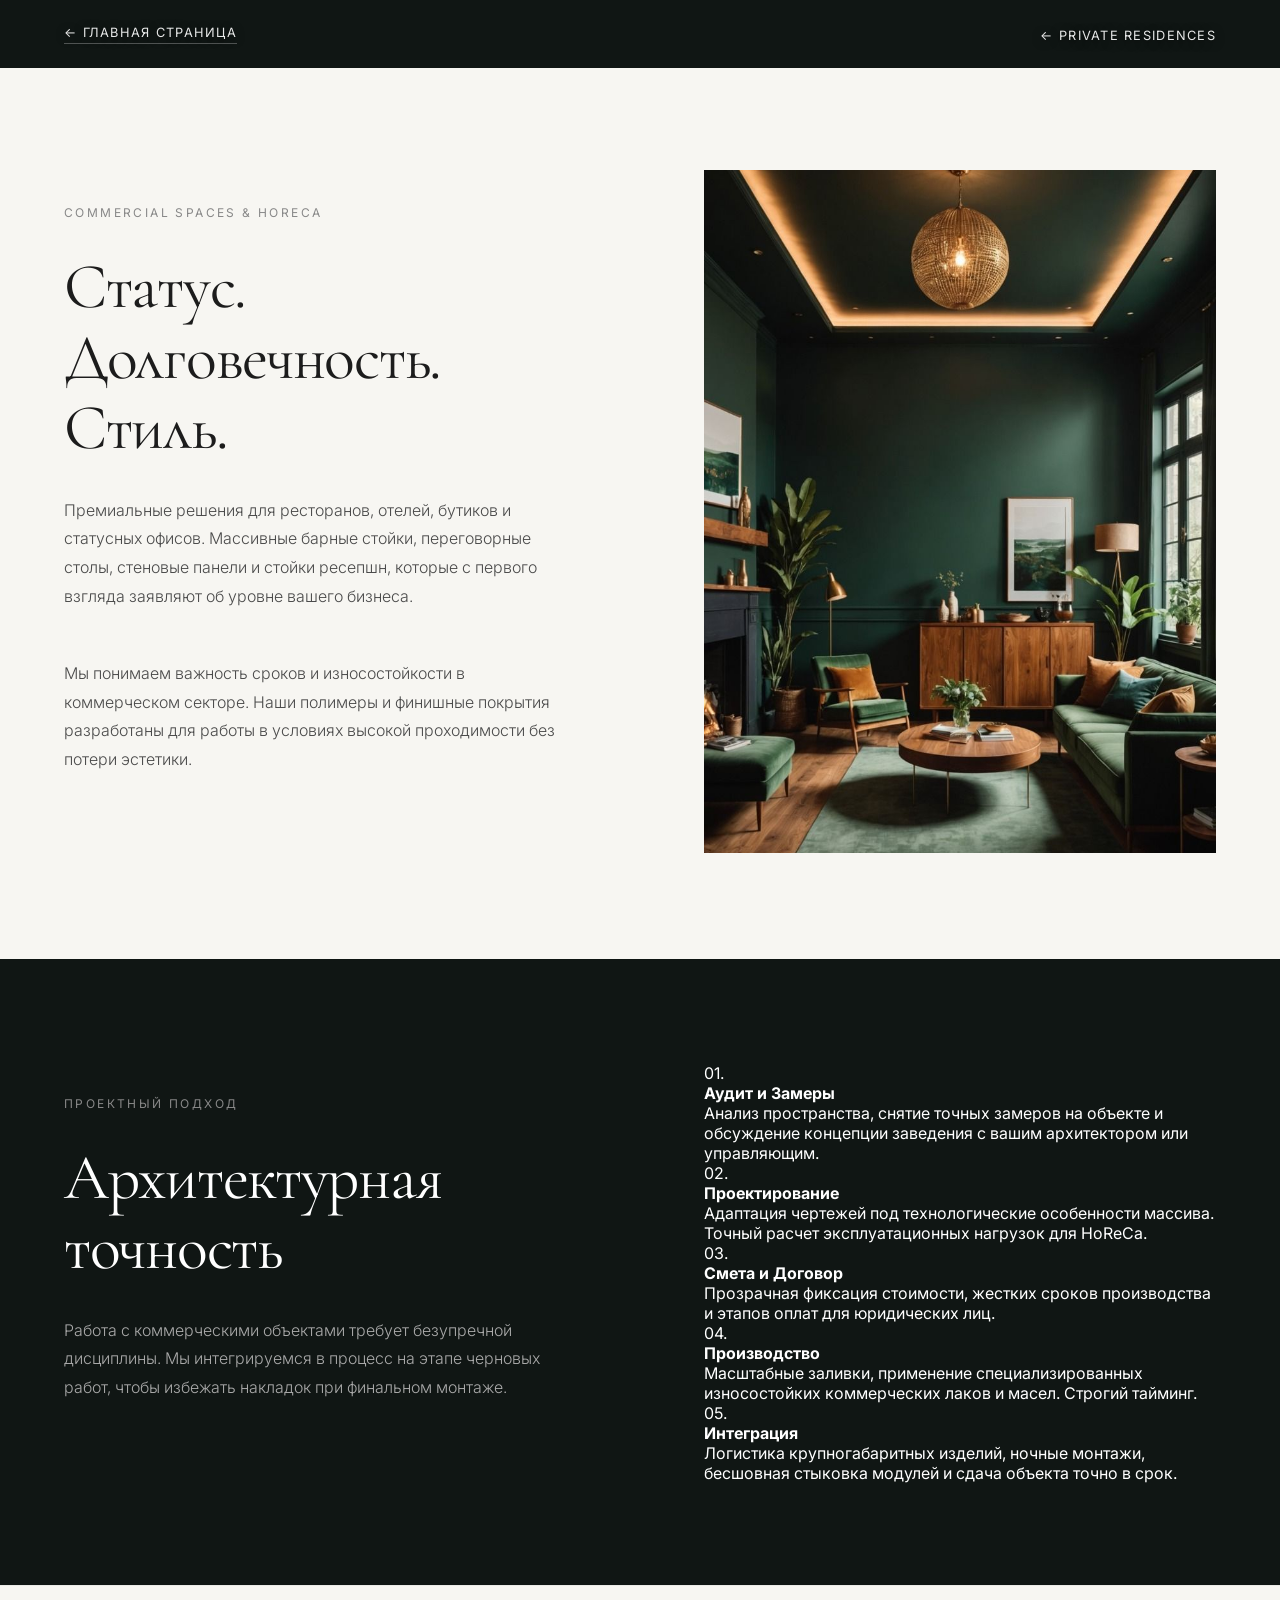
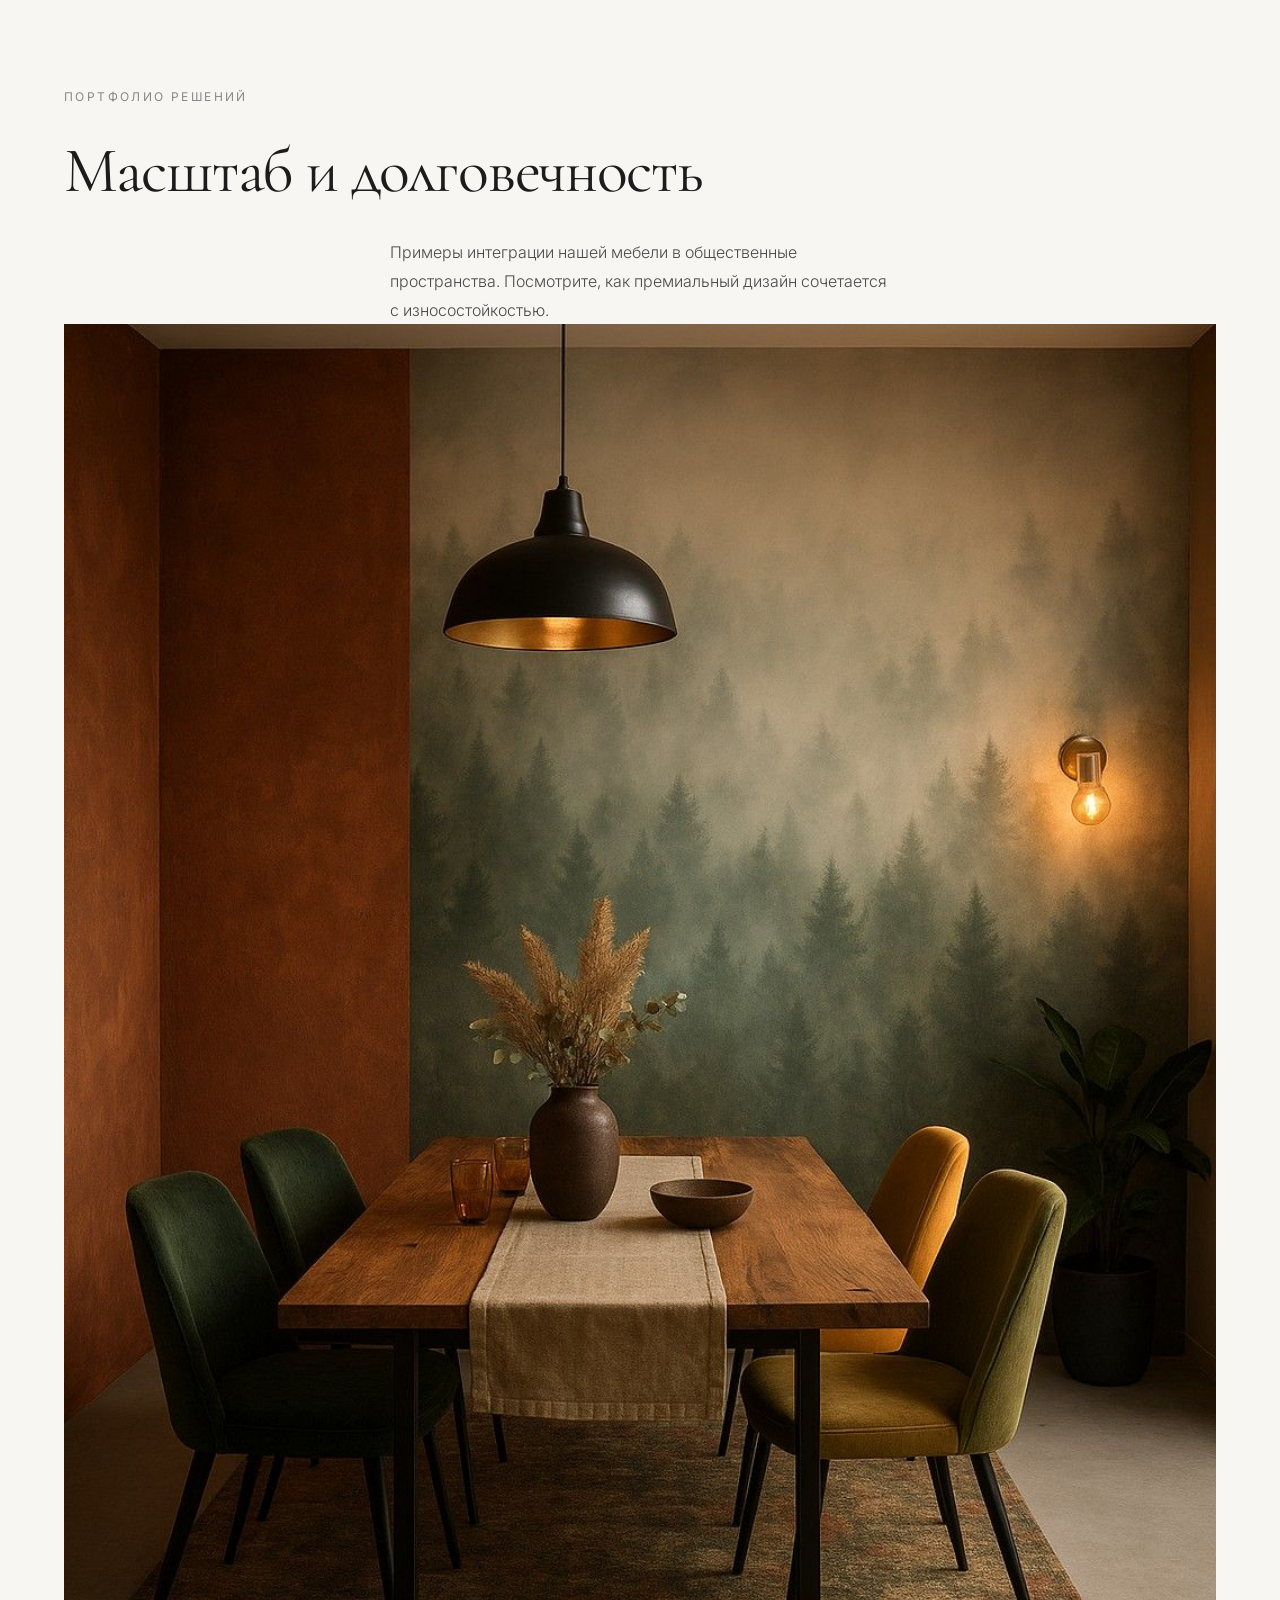
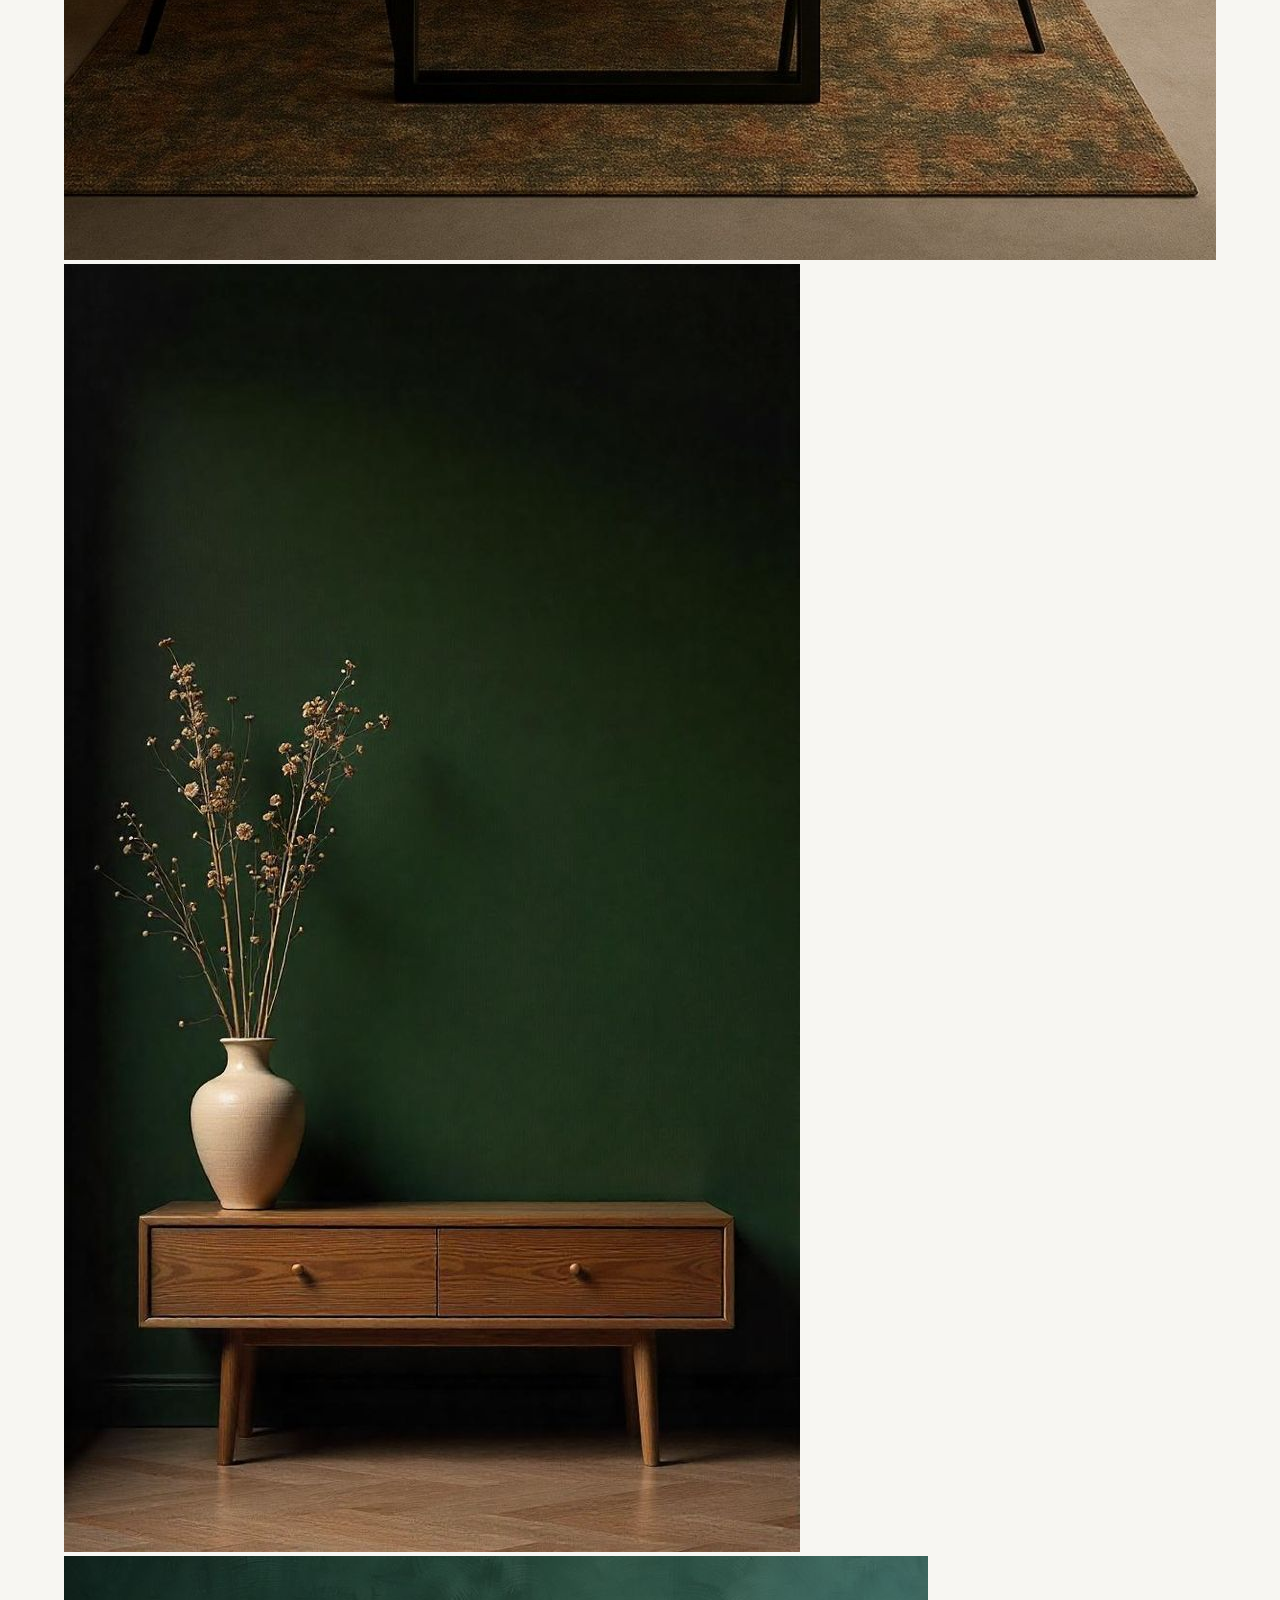
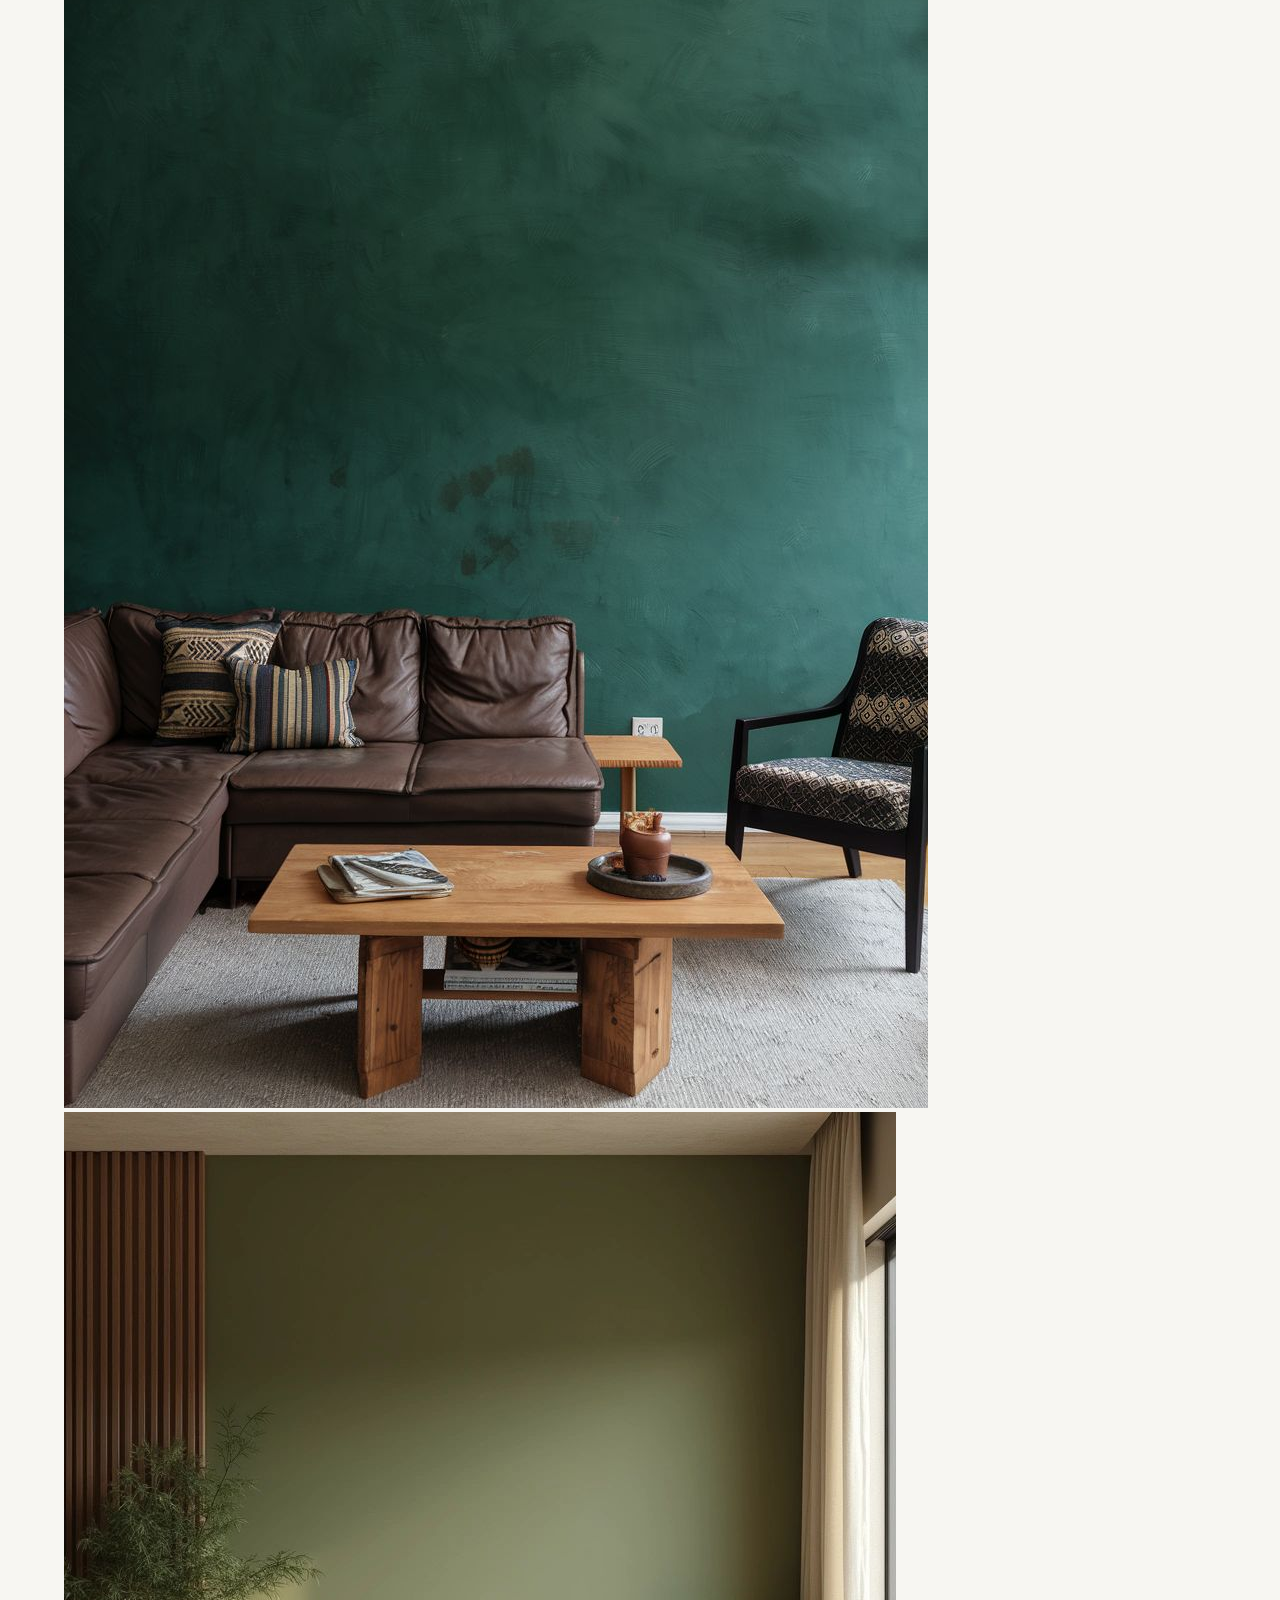
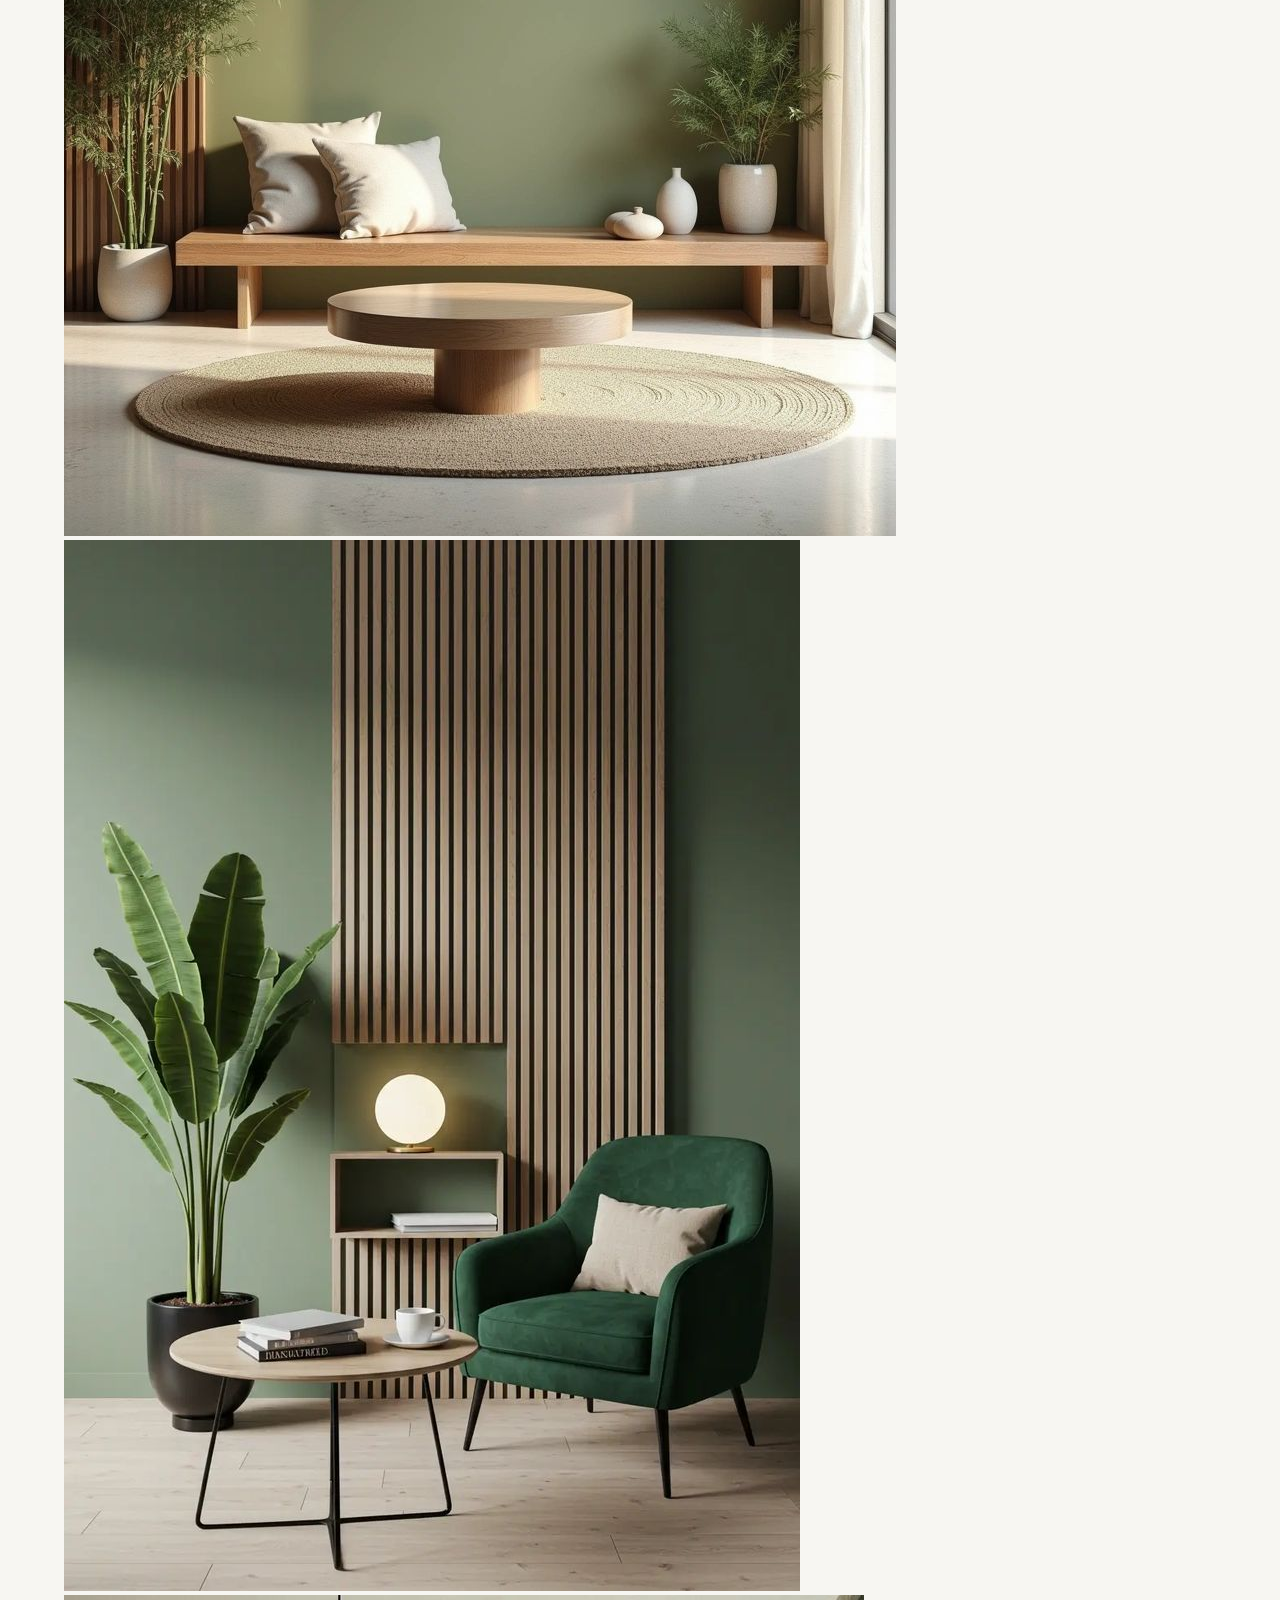
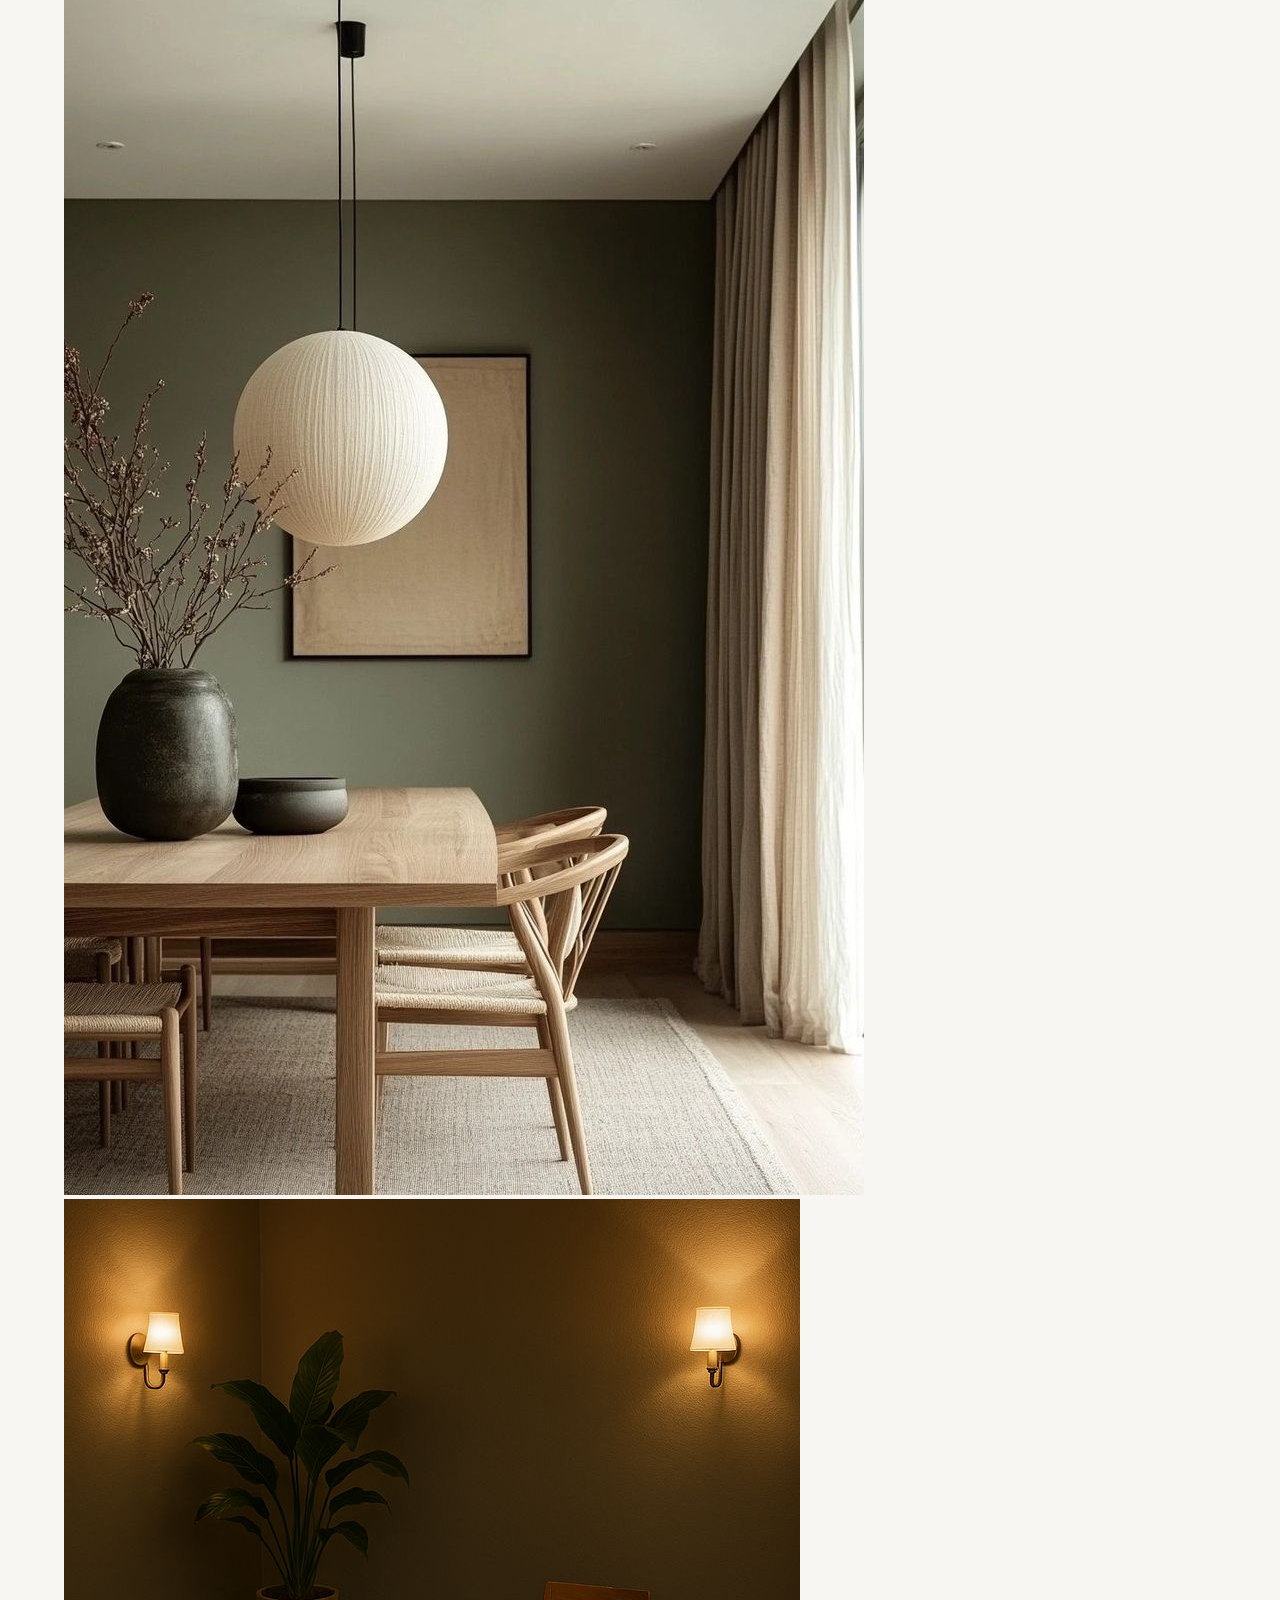
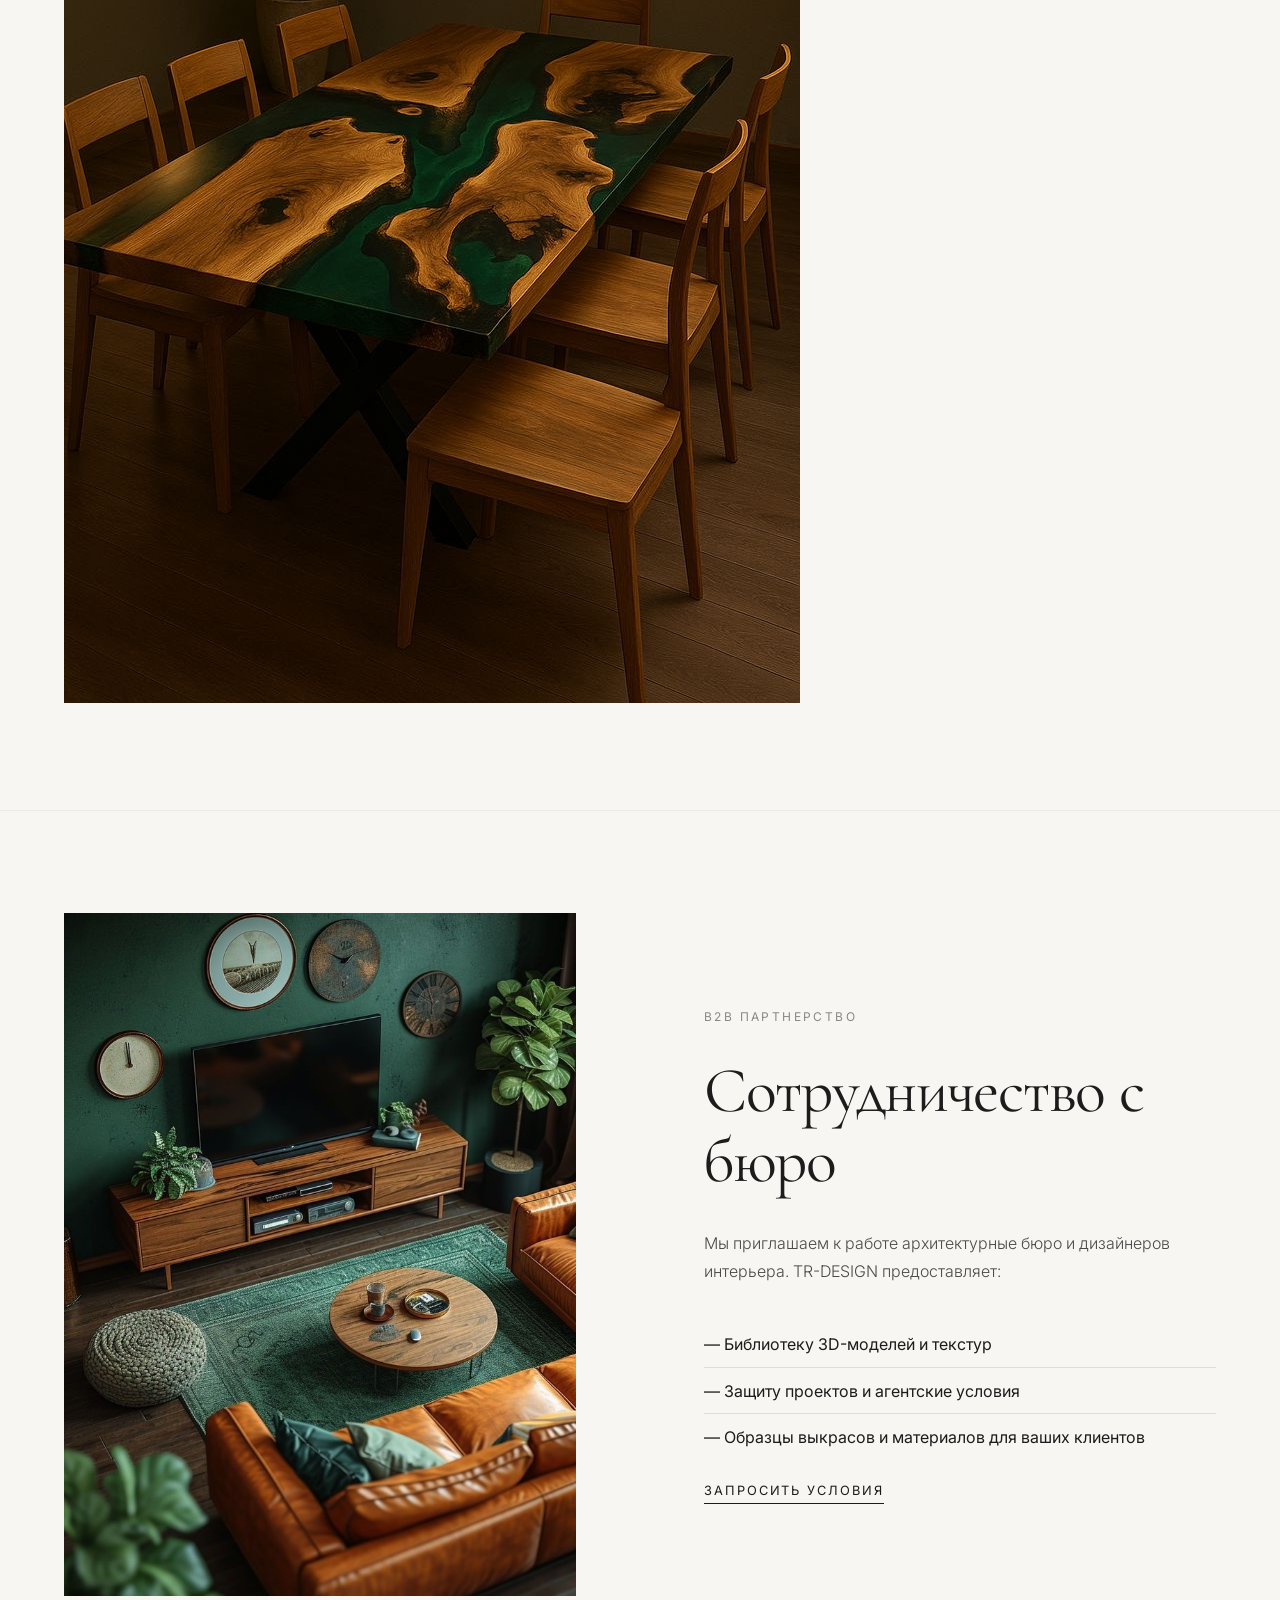
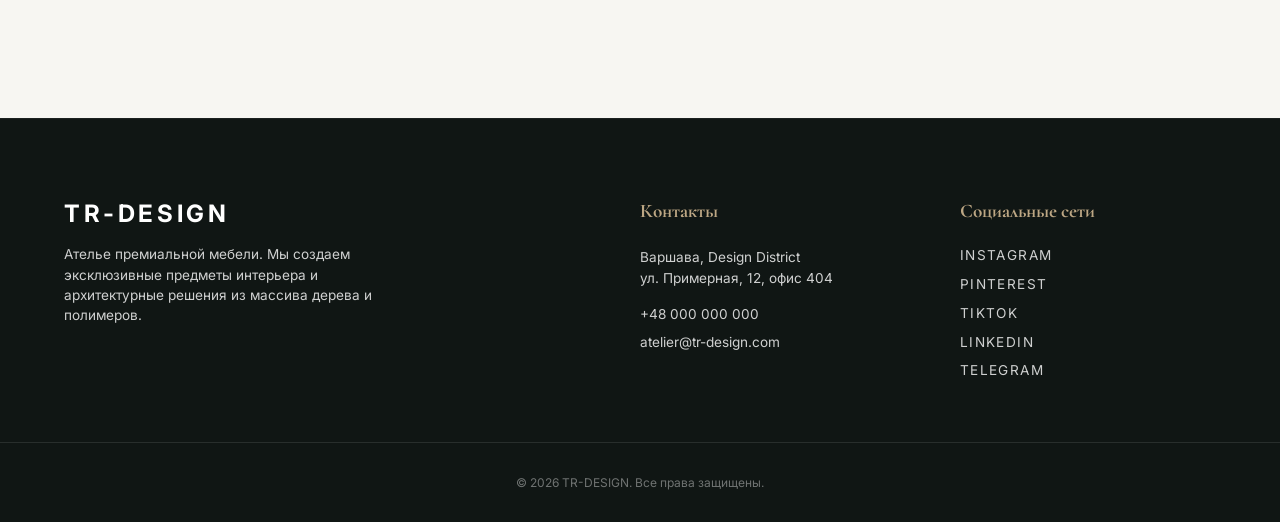
==== commercial.html @ 79a34430 "Add files via upload" ====
<!DOCTYPE html>
<html lang="ru">
<head>
    <meta charset="UTF-8">
    <meta name="viewport" content="width=device-width, initial-scale=1.0">
    <title>Commercial Spaces | TR-DESIGN</title>
    <link href="https://fonts.googleapis.com/css2?family=Cormorant+Garamond:ital,wght@0,300;0,400;0,500;1,400&family=Inter:wght@300;400;500&display=swap" rel="stylesheet">
    <link rel="stylesheet" href="style.css">
</head>
<body>

    <nav class="luxury-nav" style="background: var(--forest); position: relative; padding: 1.5rem 5%;">
        <div class="nav-links" style="width: 100%; display: flex; justify-content: space-between; align-items: center;">
            <a href="index.html" style="margin-left: 0; border-bottom: 1px solid rgba(255,255,255,0.3); padding-bottom: 3px;">← Главная страница</a>
            <div>
                <a href="private.html">← Private Residences</a>
            </div>
        </div>
    </nav>

    <section class="section-editorial bg-cashmere">
        <div class="container layout-grid-2">
            <div class="text-block">
                <span class="kicker">Commercial Spaces & HoReCa</span>
                <h1 class="heading-serif">Статус.<br>Долговечность.<br>Стиль.</h1>
                <p class="body-text">Премиальные решения для ресторанов, отелей, бутиков и статусных офисов. Массивные барные стойки, переговорные столы, стеновые панели и стойки ресепшн, которые с первого взгляда заявляют об уровне вашего бизнеса.</p>
                <p class="body-text">Мы понимаем важность сроков и износостойкости в коммерческом секторе. Наши полимеры и финишные покрытия разработаны для работы в условиях высокой проходимости без потери эстетики.</p>
            </div>
            <div class="image-block text-center">
                <img src="assets/5.jpg" alt="Коммерческий интерьер" class="img-fluid img-parallax">
            </div>
        </div>
    </section>

    <section class="section-editorial bg-forest border-top">
        <div class="container layout-grid-2">
            
            <div class="timeline-wrapper" style="order: 2;">
                <div class="premium-timeline">
                    
                    <div class="timeline-step">
                        <div class="step-number">01.</div>
                        <h4 class="step-title">Аудит и Замеры</h4>
                        <p class="step-desc">Анализ пространства, снятие точных замеров на объекте и обсуждение концепции заведения с вашим архитектором или управляющим.</p>
                    </div>

                    <div class="timeline-step">
                        <div class="step-number">02.</div>
                        <h4 class="step-title">Проектирование</h4>
                        <p class="step-desc">Адаптация чертежей под технологические особенности массива. Точный расчет эксплуатационных нагрузок для HoReCa.</p>
                    </div>

                    <div class="timeline-step">
                        <div class="step-number">03.</div>
                        <h4 class="step-title">Смета и Договор</h4>
                        <p class="step-desc">Прозрачная фиксация стоимости, жестких сроков производства и этапов оплат для юридических лиц.</p>
                    </div>

                    <div class="timeline-step">
                        <div class="step-number">04.</div>
                        <h4 class="step-title">Производство</h4>
                        <p class="step-desc">Масштабные заливки, применение специализированных износостойких коммерческих лаков и масел. Строгий тайминг.</p>
                    </div>

                    <div class="timeline-step">
                        <div class="step-number">05.</div>
                        <h4 class="step-title">Интеграция</h4>
                        <p class="step-desc">Логистика крупногабаритных изделий, ночные монтажи, бесшовная стыковка модулей и сдача объекта точно в срок.</p>
                    </div>

                </div>
            </div>

            <div class="text-block" style="order: 1;">
                <span class="kicker text-gold">Проектный подход</span>
                <h2 class="heading-serif text-white">Архитектурная точность</h2>
                <p class="body-text text-white">Работа с коммерческими объектами требует безупречной дисциплины. Мы интегрируемся в процесс на этапе черновых работ, чтобы избежать накладок при финальном монтаже.</p>
            </div>

        </div>
    </section>

    <section class="section-editorial details-showcase-section bg-cashmere border-top">
        <div class="container">
            <div class="showcase-header">
                <span class="kicker">Портфолио решений</span>
                <h2 class="heading-serif">Масштаб и долговечность</h2>
                <p class="body-text" style="margin: 0 auto;">Примеры интеграции нашей мебели в общественные пространства. Посмотрите, как премиальный дизайн сочетается с износостойкостью.</p>
            </div>
            
            <div class="showcase-grid">
                <div class="showcase-main-wrapper">
                    <img src="assets/8.jpg" alt="Барная стойка для ресторана" class="img-fluid img-parallax">
                </div>

                <div class="showcase-thumb-grid">
                    <div class="showcase-thumb-item"><img src="assets/9.jpg" alt="Крупногабаритная стойка ресепшн"></div>
                    <div class="showcase-thumb-item"><img src="assets/10.jpg" alt="Интеграция подсветки"></div>
                    <div class="showcase-thumb-item"><img src="assets/11.jpg" alt="Переговорный стол"></div>
                    <div class="showcase-thumb-item"><img src="assets/12.jpg" alt="Устойчивое покрытие HoReCa"></div>
                    <div class="showcase-thumb-item"><img src="assets/13.jpg" alt="Монтаж на объекте"></div>
                    <div class="showcase-thumb-item"><img src="assets/14.jpg" alt="Вид в интерьере офиса"></div>
                </div>
            </div>
        </div>
    </section>

    <section class="section-editorial bg-cashmere border-top">
        <div class="container layout-grid-2">
            <div class="image-block text-center">
                <img src="assets/6.jpg" alt="Чертежи и дерево" class="img-fluid">
            </div>
            <div class="text-block">
                <span class="kicker">B2B Партнерство</span>
                <h2 class="heading-serif">Сотрудничество с бюро</h2>
                <p class="body-text">Мы приглашаем к работе архитектурные бюро и дизайнеров интерьера. TR-DESIGN предоставляет:</p>
                <ul style="list-style: none; padding: 0; margin-bottom: 2rem;">
                    <li style="margin-bottom: 0.8rem; border-bottom: 1px solid rgba(0,0,0,0.1); padding-bottom: 0.8rem; font-family: var(--font-sans);">— Библиотеку 3D-моделей и текстур</li>
                    <li style="margin-bottom: 0.8rem; border-bottom: 1px solid rgba(0,0,0,0.1); padding-bottom: 0.8rem; font-family: var(--font-sans);">— Защиту проектов и агентские условия</li>
                    <li style="margin-bottom: 0.8rem; font-family: var(--font-sans);">— Образцы выкрасов и материалов для ваших клиентов</li>
                </ul>
                <a href="index.html#contact" class="btn-editorial">Запросить условия</a>
            </div>
        </div>
    </section>

    <footer class="footer-extended bg-forest mt-1">
        <div class="container footer-grid">
            <div class="footer-col brand-col">
                <h3 class="footer-brand-name">TR-DESIGN</h3>
                <p class="footer-desc">Ателье премиальной мебели. Мы создаем эксклюзивные предметы интерьера и архитектурные решения из массива дерева и полимеров.</p>
            </div>
            <div class="footer-col">
                <h4 class="footer-heading">Контакты</h4>
                <p>Варшава, Design District<br>ул. Примерная, 12, офис 404</p>
                <p class="mt-1"><a href="tel:+48000000000">+48 000 000 000</a></p>
                <p><a href="mailto:atelier@tr-design.com">atelier@tr-design.com</a></p>
            </div>
            <div class="footer-col">
                <h4 class="footer-heading">Социальные сети</h4>
                <div class="social-links-grid">
                    <a href="#" target="_blank">Instagram</a>
                    <a href="#" target="_blank">Pinterest</a>
                    <a href="#" target="_blank">TikTok</a>
                    <a href="#" target="_blank">LinkedIn</a>
                    <a href="#" target="_blank">Telegram</a>
                </div>
            </div>
        </div>
        <div class="container footer-bottom">
            <span>&copy; 2026 TR-DESIGN. Все права защищены.</span>
        </div>
    </footer>

    <script src="main.js"></script>
</body>
</html>
---- style.css ----
:root {
    --forest: #101614;       
    --forest-light: #192320; 
    --cashmere: #f7f6f2;     
    --champagne: #bda784;    
    
    --text-dark: #1c1c1c;
    --text-light: #ffffff;
    --text-muted: #888888;
    
    --font-serif: 'Cormorant Garamond', serif;
    --font-sans: 'Inter', sans-serif;
}

* { margin: 0; padding: 0; box-sizing: border-box; }

body {
    font-family: var(--font-sans);
    color: var(--text-dark);
    background-color: var(--cashmere);
    -webkit-font-smoothing: antialiased;
    -moz-osx-font-smoothing: grayscale;
    font-size: 16px;
}

.bg-cashmere { background-color: var(--cashmere); color: var(--text-dark); }
.bg-forest { background-color: var(--forest); color: var(--text-light); }
.text-gold { color: var(--champagne); }
.text-white { color: var(--text-light); }
.text-center { text-align: center; }
.border-top { border-top: 1px solid rgba(0,0,0,0.05); }

.container { max-width: 1400px; margin: 0 auto; padding: 0 5%; }
.section-editorial { padding: clamp(5rem, 8vw, 10rem) 0; }
.mt-1 { margin-top: 1rem; }

/* Типографика */
.kicker {
    display: block;
    font-family: var(--font-sans);
    font-size: 0.75rem;
    text-transform: uppercase;
    letter-spacing: 0.2em;
    color: var(--text-muted);
    margin-bottom: 2rem;
}

.heading-serif {
    font-family: var(--font-serif);
    font-size: clamp(2.5rem, 5vw, 4.5rem);
    font-weight: 400;
    line-height: 1.1;
    margin-bottom: 2rem;
    letter-spacing: -0.02em;
}

.body-text {
    font-family: var(--font-sans);
    font-weight: 300;
    font-size: clamp(1rem, 1.2vw, 1.1rem);
    line-height: 1.8;
    color: #4a4a4a;
    max-width: 500px;
    margin-bottom: 3rem;
}

.bg-forest .body-text { color: #aaaaaa; }

/* Навигация */
.luxury-nav {
    position: fixed;
    top: 0;
    width: 100%;
    padding: 2rem 5%;
    display: flex;
    justify-content: flex-end;
    align-items: center;
    z-index: 100;
    color: #fff;
    text-shadow: 0 2px 10px rgba(0,0,0,0.6);
}

.nav-links a {
    color: inherit;
    text-decoration: none;
    font-family: var(--font-sans);
    font-size: 0.8rem;
    text-transform: uppercase;
    letter-spacing: 0.1em;
    margin-left: 2rem;
    opacity: 0.9;
    transition: opacity 0.3s, color 0.3s;
}

.nav-links a:hover { opacity: 1; color: var(--champagne); }

/* Главный экран */
.hero-editorial {
    height: 100vh;
    position: relative;
    display: flex;
    flex-direction: column;
    align-items: center;
    justify-content: space-between;
    padding: 5rem 5% 3rem 5%;
    color: var(--text-light);
    text-align: center;
}

.hero-bg {
    position: absolute;
    top: 0;
    left: 0;
    width: 100%;
    height: 100%;
    background: linear-gradient(to bottom, rgba(16, 22, 20, 0.6) 0%, rgba(16, 22, 20, 0.4) 30%, rgba(16, 22, 20, 0.7) 70%, rgba(16, 22, 20, 0.95) 100%), url('assets/main.jpeg') center/cover;
    z-index: -1;
}

/* Измененный блок логотипа */
.hero-top-brand { margin-top: 2rem; z-index: 10; }

/* Стили для нового изображения-логотипа */
.brand-logo {
    display: block;
    margin: 0 auto; /* Центрировать внутри родителя */
    max-width: 250px; /* Установите желаемый максимальный размер логотипа */
    height: auto; /* Сохранять пропорции */
    margin-bottom: 1rem; /* Добавить отступ снизу */
}

/* Удалили стили для текстового логотипа .brand-name */

.brand-subtitle {
    font-family: var(--font-serif);
    font-style: italic;
    font-size: clamp(1.2rem, 2vw, 1.5rem);
    color: var(--text-light);
    opacity: 0.9;
}

.hero-content {
    display: flex;
    flex-direction: column;
    align-items: center;
    width: 100%;
    z-index: 10;
}

.title-serif {
    font-family: var(--font-serif);
    font-weight: 300;
    font-size: clamp(3.5rem, 7vw, 6.5rem);
    line-height: 1.1;
    margin-bottom: 4rem;
    text-shadow: 0 4px 20px rgba(0,0,0,0.5);
}

.title-serif em { font-style: italic; color: var(--text-light); }

.editorial-split-vertical {
    display: flex;
    flex-direction: column;
    align-items: center;
    gap: 3rem;
    width: 100%;
    max-width: 600px;
}

.split-block { display: flex; flex-direction: column; align-items: center; width: 100%; }

.block-title {
    font-family: var(--font-serif);
    font-size: 1.8rem;
    color: var(--champagne);
    margin-bottom: 0.5rem;
}

.block-desc {
    font-family: var(--font-sans);
    font-size: 0.75rem;
    font-weight: 400;
    text-transform: uppercase;
    letter-spacing: 0.15em;
    opacity: 0.9;
    margin-bottom: 1.5rem;
    color: var(--text-light);
}

.btn-boxed {
    display: inline-block;
    padding: 1rem 3rem;
    border: 1px solid rgba(255,255,255,0.6);
    background: transparent;
    color: var(--text-light);
    font-family: var(--font-serif);
    font-size: 1.4rem;
    text-decoration: none;
    transition: all 0.3s ease;
    backdrop-filter: blur(5px);
    -webkit-backdrop-filter: blur(5px);
}

.btn-boxed:hover {
    background: rgba(255,255,255,0.1);
    border-color: var(--champagne);
    color: var(--champagne);
    transform: translateY(-3px);
}

/* Сетки */
.layout-grid-2 {
    display: grid;
    grid-template-columns: 1fr;
    gap: 4rem;
    align-items: center;
}

@media(min-width: 900px) { .layout-grid-2 { grid-template-columns: 1fr 1fr; gap: 8rem; } }

.img-fluid { width: 100%; height: auto; object-fit: cover; aspect-ratio: 3/4; }

.image-caption {
    display: block;
    margin-top: 1rem;
    font-family: var(--font-sans);
    font-size: 0.8rem;
    color: var(--text-muted);
}

/* Кнопки */
.btn-editorial {
    display: inline-block;
    font-family: var(--font-sans);
    font-size: 0.8rem;
    text-transform: uppercase;
    letter-spacing: 0.15em;
    color: var(--text-dark);
    text-decoration: none;
    padding-bottom: 5px;
    border-bottom: 1px solid var(--text-dark);
    transition: color 0.3s, border-color 0.3s;
}

.btn-editorial:hover { color: var(--champagne); border-color: var(--champagne); }

.btn-editorial-dark {
    background: transparent;
    color: var(--text-dark);
    border: 1px solid var(--text-dark);
    padding: 1rem 2rem;
    font-family: var(--font-sans);
    font-size: 0.8rem;
    text-transform: uppercase;
    letter-spacing: 0.1em;
    cursor: pointer;
    transition: all 0.3s ease;
    width: 100%;
}

.btn-editorial-dark:hover { background: var(--text-dark); color: var(--cashmere); }

/* Галерея Выставка */
.header-center { text-align: center; margin-bottom: 4rem; }

.gallery-exhibition { padding-right: 0; }

.exhibition-track {
    display: flex;
    gap: 2rem; 
    padding: 0 5% 4rem 5%;
    overflow-x: auto;
    scroll-snap-type: x mandatory;
    scrollbar-width: none;
}
.exhibition-track::-webkit-scrollbar { display: none; }

.exhibition-item {
    flex: 0 0 75vw;
    scroll-snap-align: start; 
}

@media(min-width: 768px) { .exhibition-item { flex: 0 0 30vw; } }

.exhibition-item img {
    width: 100%;
    aspect-ratio: 3/4;
    object-fit: cover;
    filter: grayscale(15%);
    transition: filter 0.5s ease, transform 0.5s ease;
}

.exhibition-item:hover img { filter: grayscale(0%); transform: scale(1.02); }

.item-caption {
    display: block;
    margin-top: 1.5rem;
    font-family: var(--font-serif);
    font-size: 1.2rem;
    color: var(--champagne);
    font-style: italic;
}

/* Контакты */
.contact-details { margin-top: 3rem; }

.detail-line {
    font-family: var(--font-sans);
    font-size: 0.9rem;
    font-weight: 300;
    margin-bottom: 1rem;
    color: var(--text-dark);
}

.detail-line span { font-weight: 500; margin-right: 1rem; color: var(--text-muted); }

/* Форма */
.editorial-form { display: flex; flex-direction: column; gap: 2rem; }

.input-row input, .input-row textarea {
    width: 100%;
    background: transparent;
    border: none;
    border-bottom: 1px solid rgba(0,0,0,0.2);
    padding: 1rem 0;
    font-family: var(--font-sans);
    font-size: 1rem;
    color: var(--text-dark);
    transition: border-color 0.3s ease;
}

.input-row input:focus, .input-row textarea:focus { outline: none; border-bottom-color: var(--champagne); }

/* Подвал */
.footer-extended {
    padding: 5rem 0 2rem 0;
    border-top: 1px solid rgba(255,255,255,0.05);
}

.footer-grid {
    display: grid;
    grid-template-columns: 1fr;
    gap: 3rem;
    margin-bottom: 4rem;
}

@media(min-width: 768px) {
    .footer-grid { grid-template-columns: 2fr 1fr 1fr; gap: 4rem; }
}

.footer-brand-name {
    font-family: var(--font-sans);
    font-size: 1.5rem;
    letter-spacing: 0.15em;
    margin-bottom: 1rem;
    color: var(--text-light);
}

.footer-desc {
    font-family: var(--font-sans);
    font-size: 0.9rem;
    line-height: 1.6;
    color: rgba(255,255,255,0.6);
    max-width: 350px;
}

.footer-heading {
    font-family: var(--font-serif);
    font-size: 1.2rem;
    color: var(--champagne);
    margin-bottom: 1.5rem;
}

.footer-col p {
    font-family: var(--font-sans);
    font-size: 0.85rem;
    color: rgba(255,255,255,0.8);
    margin-bottom: 0.5rem;
    line-height: 1.5;
}

.footer-col a {
    color: rgba(255,255,255,0.8);
    text-decoration: none;
    transition: color 0.3s ease;
}

.footer-col a:hover { color: var(--champagne); }

.social-links-grid {
    display: flex;
    flex-direction: column;
    gap: 0.8rem;
    font-family: var(--font-sans);
    font-size: 0.85rem;
    text-transform: uppercase;
    letter-spacing: 0.1em;
}

.footer-bottom {
    border-top: 1px solid rgba(255,255,255,0.1);
    padding-top: 2rem;
    font-family: var(--font-sans);
    font-size: 0.75rem;
    color: rgba(255,255,255,0.4);
    text-align: center;
}

/* Мобильный адаптив */
@media(max-width: 768px) {
    .editorial-split-vertical { gap: 2rem; }
    .btn-boxed { width: 100%; max-width: 300px; }
    .block-desc { text-align: center; line-height: 1.4; }
    .luxury-nav { display: none; }
    .brand-logo { max-width: 180px; } /* Уменьшили логотип на мобилке */
}
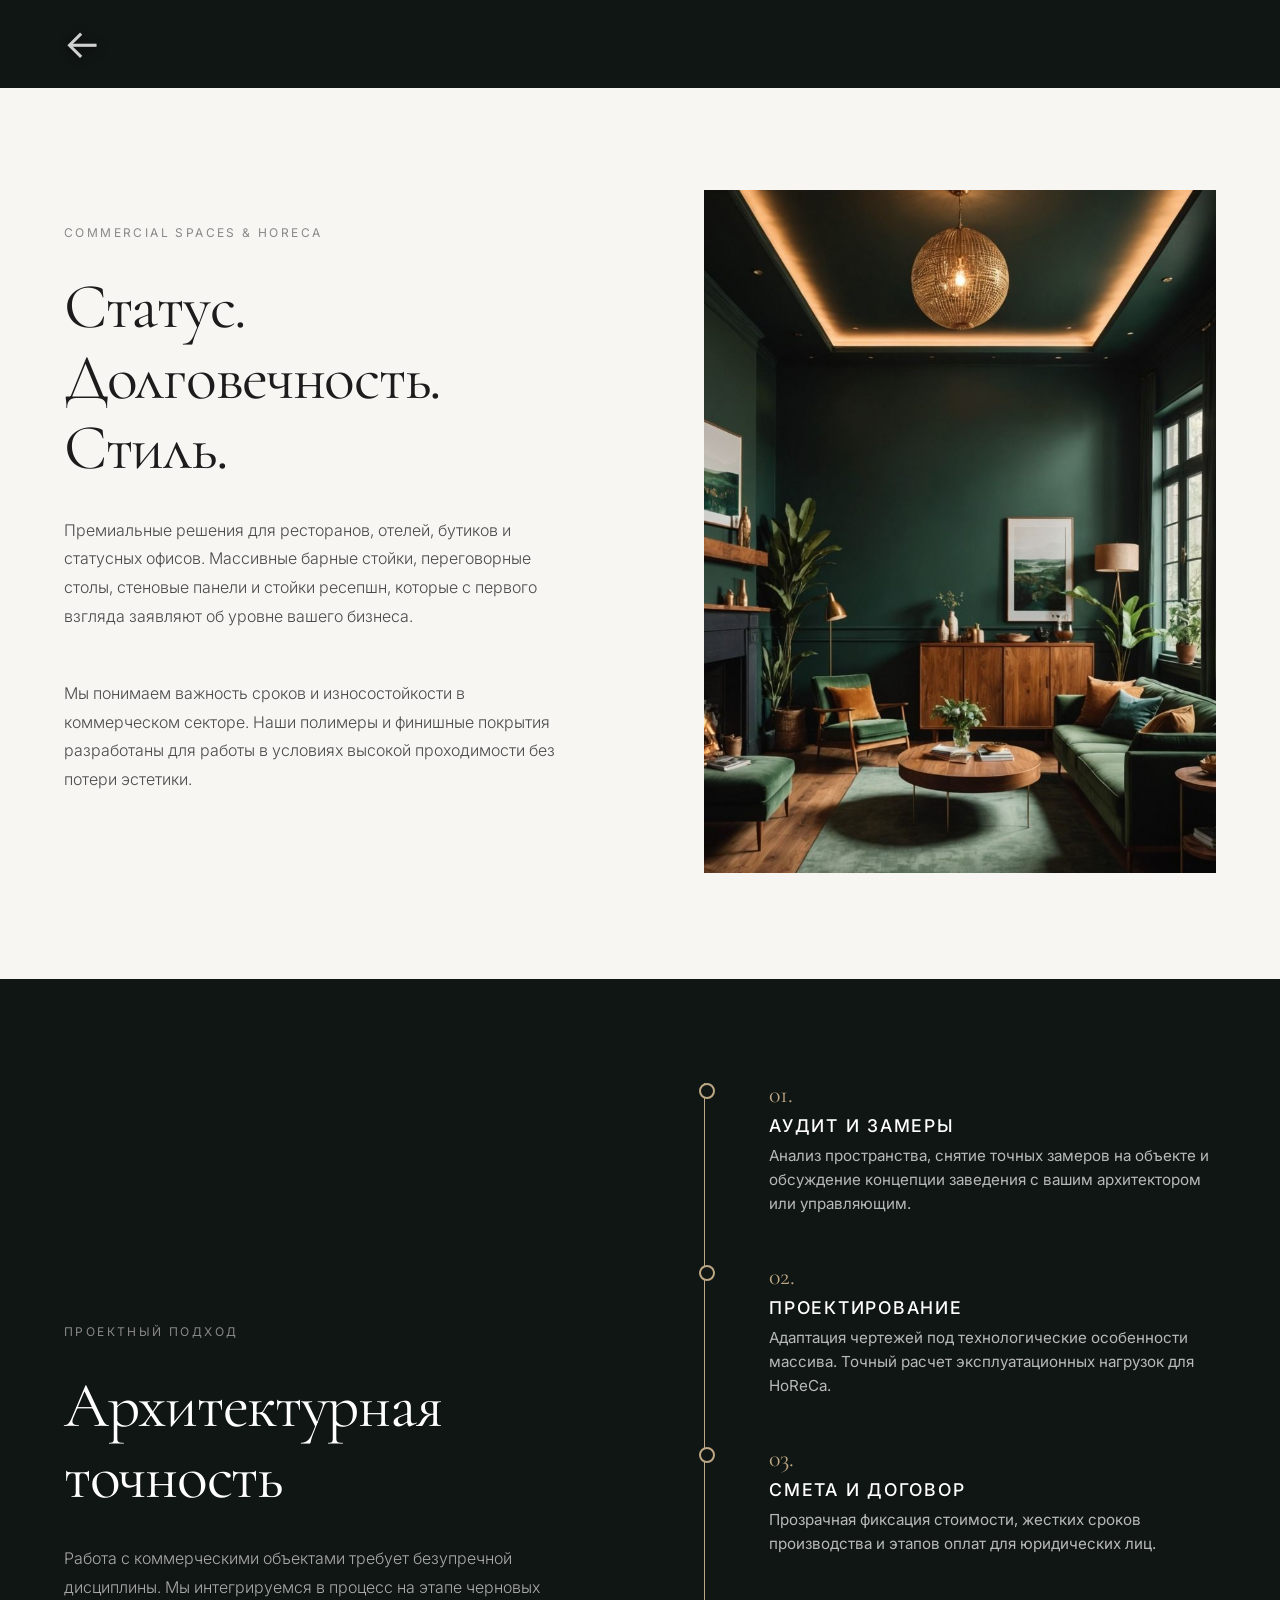
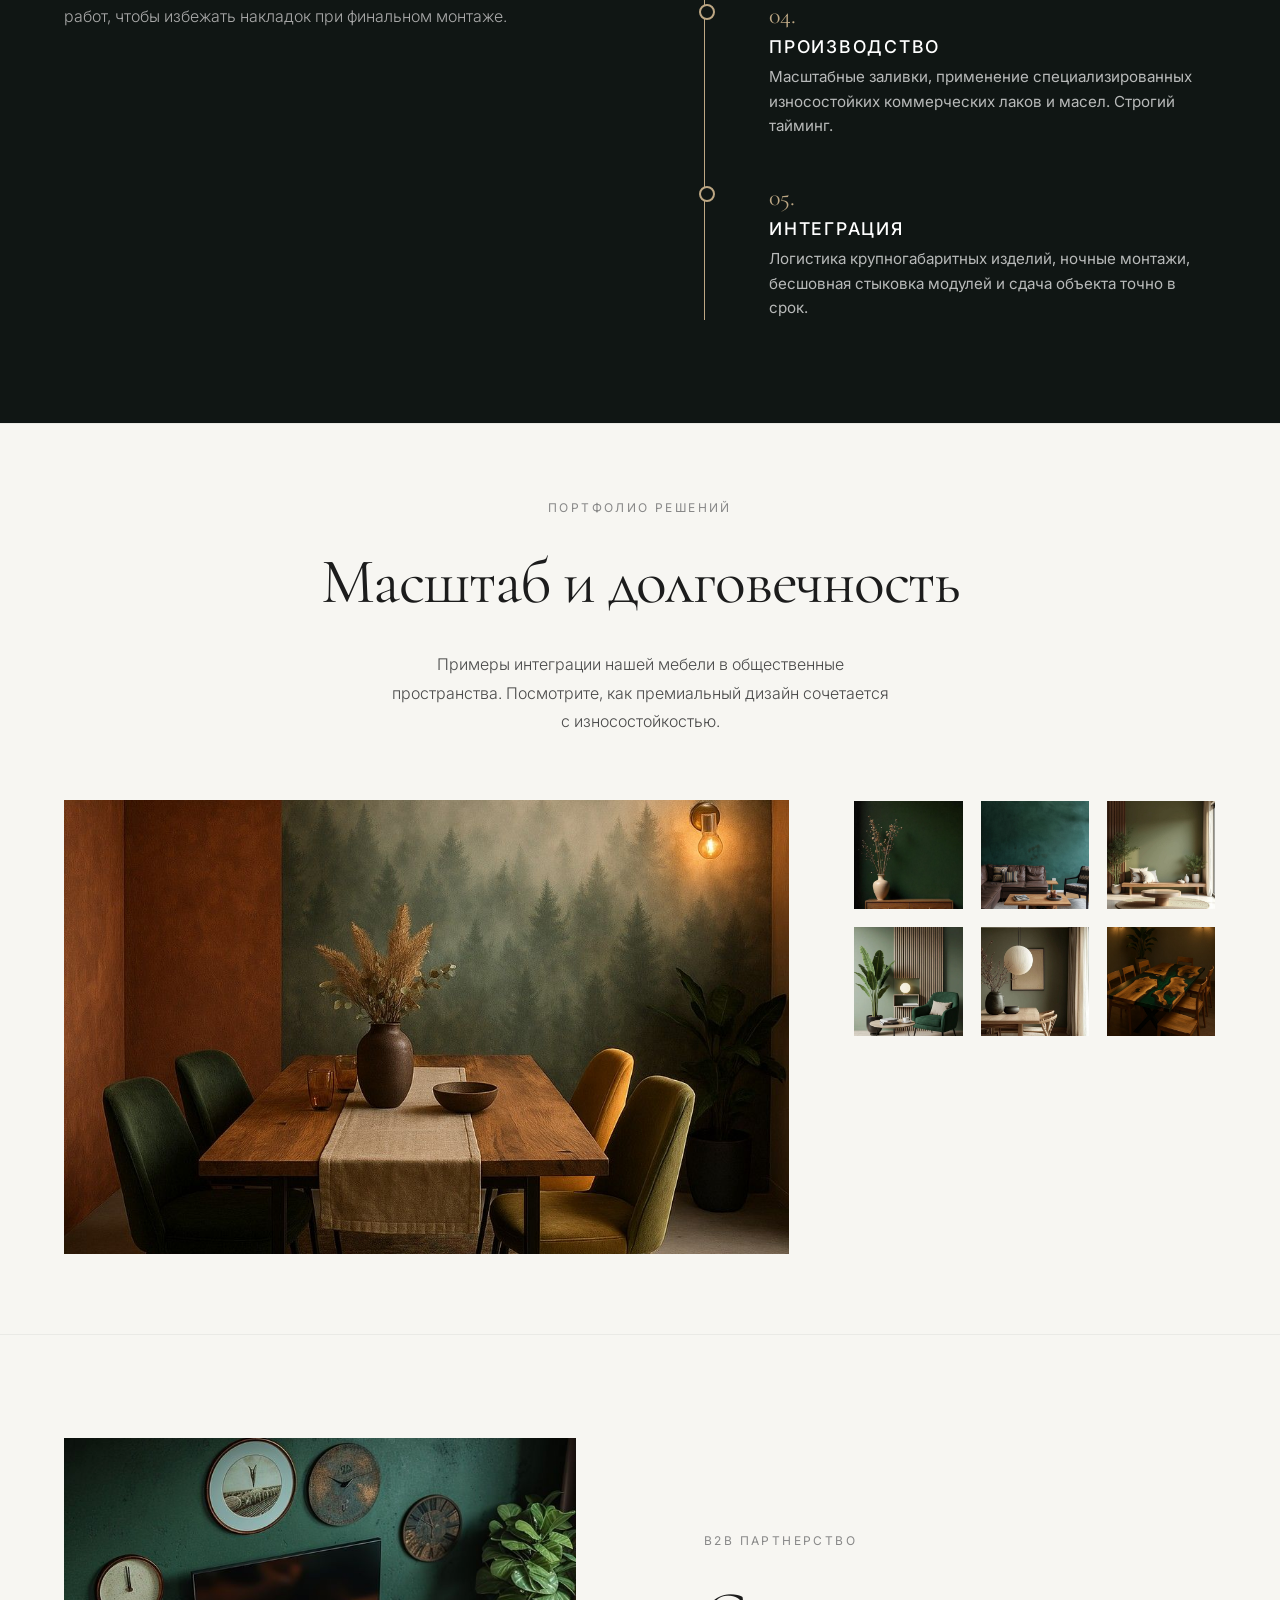
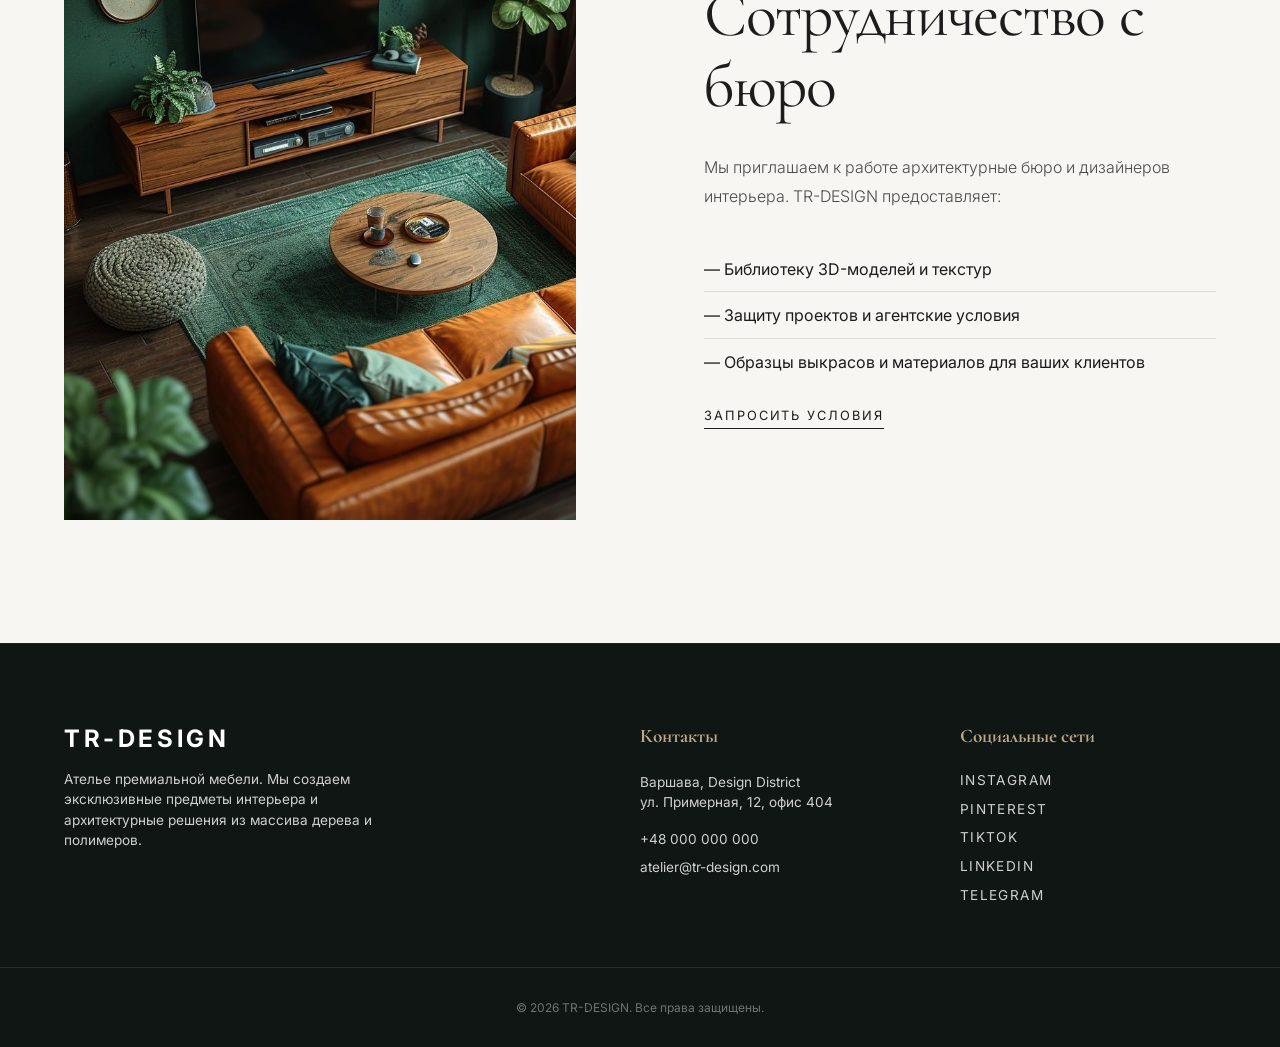
==== commit ef94f51f: "Add files via upload" ====
--- a/commercial.html
+++ b/commercial.html
@@ -10,11 +10,8 @@
 <body>
 
     <nav class="luxury-nav" style="background: var(--forest); position: relative; padding: 1.5rem 5%;">
-        <div class="nav-links" style="width: 100%; display: flex; justify-content: space-between; align-items: center;">
-            <a href="index.html" style="margin-left: 0; border-bottom: 1px solid rgba(255,255,255,0.3); padding-bottom: 3px;">← Главная страница</a>
-            <div>
-                <a href="private.html">← Private Residences</a>
-            </div>
+        <div class="nav-links" style="width: 100%; display: flex; justify-content: flex-start; align-items: center;">
+            <a href="index.html" style="margin-left: 0; font-size: 2.5rem; text-decoration: none; border: none; line-height: 1; color: var(--text-light); opacity: 0.8; letter-spacing: 0; text-transform: none;">←</a>
         </div>
     </nav>
 
@@ -37,37 +34,31 @@
             
             <div class="timeline-wrapper" style="order: 2;">
                 <div class="premium-timeline">
-                    
                     <div class="timeline-step">
                         <div class="step-number">01.</div>
                         <h4 class="step-title">Аудит и Замеры</h4>
                         <p class="step-desc">Анализ пространства, снятие точных замеров на объекте и обсуждение концепции заведения с вашим архитектором или управляющим.</p>
                     </div>
-
                     <div class="timeline-step">
                         <div class="step-number">02.</div>
                         <h4 class="step-title">Проектирование</h4>
                         <p class="step-desc">Адаптация чертежей под технологические особенности массива. Точный расчет эксплуатационных нагрузок для HoReCa.</p>
                     </div>
-
                     <div class="timeline-step">
                         <div class="step-number">03.</div>
                         <h4 class="step-title">Смета и Договор</h4>
                         <p class="step-desc">Прозрачная фиксация стоимости, жестких сроков производства и этапов оплат для юридических лиц.</p>
                     </div>
-
                     <div class="timeline-step">
                         <div class="step-number">04.</div>
                         <h4 class="step-title">Производство</h4>
                         <p class="step-desc">Масштабные заливки, применение специализированных износостойких коммерческих лаков и масел. Строгий тайминг.</p>
                     </div>
-
                     <div class="timeline-step">
                         <div class="step-number">05.</div>
                         <h4 class="step-title">Интеграция</h4>
                         <p class="step-desc">Логистика крупногабаритных изделий, ночные монтажи, бесшовная стыковка модулей и сдача объекта точно в срок.</p>
                     </div>
-
                 </div>
             </div>
 
--- a/style.css
+++ b/style.css
@@ -96,7 +96,7 @@
 
 /* Главный экран */
 .hero-editorial {
-    height: 100vh;
+    min-height: 100vh;
     position: relative;
     display: flex;
     flex-direction: column;
@@ -117,19 +117,15 @@
     z-index: -1;
 }
 
-/* Измененный блок логотипа */
 .hero-top-brand { margin-top: 2rem; z-index: 10; }
 
-/* Стили для нового изображения-логотипа */
 .brand-logo {
     display: block;
-    margin: 0 auto; /* Центрировать внутри родителя */
-    max-width: 250px; /* Установите желаемый максимальный размер логотипа */
-    height: auto; /* Сохранять пропорции */
-    margin-bottom: 1rem; /* Добавить отступ снизу */
-}
-
-/* Удалили стили для текстового логотипа .brand-name */
+    margin: 0 auto;
+    max-width: 250px;
+    height: auto;
+    margin-bottom: 1rem;
+}
 
 .brand-subtitle {
     font-family: var(--font-serif);
@@ -406,11 +402,202 @@
     text-align: center;
 }
 
-/* Мобильный адаптив */
+/* Премиальный пошаговый процесс (Таймлайн) */
+.premium-timeline {
+    position: relative;
+    max-width: 800px;
+    margin: 0 auto;
+    padding-left: 2rem;
+    border-left: 1px solid var(--champagne);
+}
+
+.timeline-step {
+    position: relative;
+    padding-bottom: 3rem;
+    padding-left: 2rem;
+}
+
+.timeline-step:last-child {
+    padding-bottom: 0;
+}
+
+.timeline-step::before {
+    content: '';
+    position: absolute;
+    left: -2.4rem; 
+    top: 0;
+    width: 12px;
+    height: 12px;
+    background: var(--forest);
+    border: 2px solid var(--champagne);
+    border-radius: 50%;
+}
+
+.bg-cashmere .timeline-step::before {
+    background: var(--cashmere);
+}
+
+.step-number {
+    font-family: var(--font-serif);
+    font-size: 1.5rem;
+    color: var(--champagne);
+    margin-bottom: 0.5rem;
+    line-height: 1;
+}
+
+.step-title {
+    font-family: var(--font-sans);
+    font-size: 1.1rem;
+    font-weight: 500;
+    margin-bottom: 0.5rem;
+    text-transform: uppercase;
+    letter-spacing: 0.1em;
+}
+
+.step-desc {
+    font-family: var(--font-sans);
+    font-size: 0.95rem;
+    line-height: 1.6;
+    color: var(--text-muted);
+}
+
+.bg-forest .step-title { color: var(--text-light); }
+.bg-forest .step-desc { color: rgba(255,255,255,0.7); }
+
+/* Детализированное портфолио (Сетка миниатюр) */
+.details-showcase-section {
+    padding: clamp(4rem, 6vw, 8rem) 0;
+}
+
+.showcase-header {
+    text-align: center;
+    margin-bottom: clamp(3rem, 5vw, 4.5rem);
+}
+
+.showcase-grid {
+    display: grid;
+    grid-template-columns: 1fr;
+    gap: 2rem;
+    align-items: start;
+}
+
+@media(min-width: 900px) {
+    .showcase-grid {
+        grid-template-columns: 2fr 1fr; 
+        gap: 4rem;
+    }
+}
+
+.showcase-main-wrapper .img-fluid {
+    width: 100%;
+    aspect-ratio: 16/10; 
+    object-fit: cover;
+}
+
+.showcase-thumb-grid {
+    display: grid;
+    grid-template-columns: repeat(3, 1fr); 
+    gap: 1rem;
+}
+
+@media(max-width: 600px) {
+    .showcase-thumb-grid {
+        grid-template-columns: repeat(2, 1fr); 
+    }
+}
+
+.showcase-thumb-item {
+    position: relative;
+    overflow: hidden;
+    aspect-ratio: 1/1; 
+    border: 1px solid transparent;
+    transition: border-color 0.3s ease;
+}
+
+.showcase-thumb-item:hover {
+    border-color: var(--champagne); 
+}
+
+.showcase-thumb-item img {
+    width: 100%;
+    height: 100%;
+    object-fit: cover;
+    transition: transform 0.5s ease;
+}
+
+.showcase-thumb-item:hover img {
+    transform: scale(1.1); 
+}
+
+/* ФИНАЛЬНЫЙ МОБИЛЬНЫЙ АДАПТИВ (Логотип оторван наверх, контент по центру) */
 @media(max-width: 768px) {
+    /* Прячем меню на главной */
+    .luxury-nav { display: none; }
+    
+    /* Оставляем навигацию (стрелку) только на подстраницах */
+    nav[style*="background"] { 
+        display: flex !important; 
+        padding: 1rem 5% !important; 
+    }
+    nav[style*="background"] .nav-links {
+        width: 100%;
+        justify-content: flex-start; 
+    }
+
+    /* Главный экран - блок контента центрируется по высоте */
+    .hero-editorial {
+        min-height: 100vh;
+        padding: 2rem 5%; 
+        justify-content: center; 
+        position: relative;
+    }
+
+    /* ЛОГОТИП УЛЕТАЕТ В САМЫЙ ВЕРХ И НЕ ЗАВИСИТ ОТ ЦЕНТРАЛЬНОГО КОНТЕНТА */
+    .hero-top-brand { 
+        position: absolute;
+        top: 2.5rem; /* Отступ от самого верха экрана */
+        left: 50%;
+        transform: translateX(-50%); /* Выравниваем ровно по центру */
+        width: 100%;
+        margin: 0; 
+        z-index: 10;
+    }
+    
+    .brand-logo { 
+        max-width: 140px; 
+        margin: 0 auto 0.5rem auto;
+    }
+
+    /* Заголовок и кнопки собираются плотно друг к другу в центре */
+    .hero-content { 
+        gap: 2.5rem; 
+        margin-top: 4rem; /* На мелких экранах, чтобы не налезло на логотип */
+    }
+
+    .title-serif {
+        font-size: clamp(2.2rem, 8vw, 3rem); 
+        margin-bottom: 0; 
+    }
+
     .editorial-split-vertical { gap: 2rem; }
-    .btn-boxed { width: 100%; max-width: 300px; }
-    .block-desc { text-align: center; line-height: 1.4; }
-    .luxury-nav { display: none; }
-    .brand-logo { max-width: 180px; } /* Уменьшили логотип на мобилке */
+
+    .split-block { gap: 0.5rem; }
+
+    .block-title {
+        font-size: 1.5rem;
+        margin-bottom: 0;
+    }
+
+    .block-desc { 
+        text-align: center; 
+        line-height: 1.3; 
+        margin-bottom: 0.5rem; 
+    }
+
+    .btn-boxed { 
+        width: 100%; 
+        max-width: 280px; 
+        font-size: 1.1rem; 
+        padding: 0.8rem 1rem; 
+    }
 }
